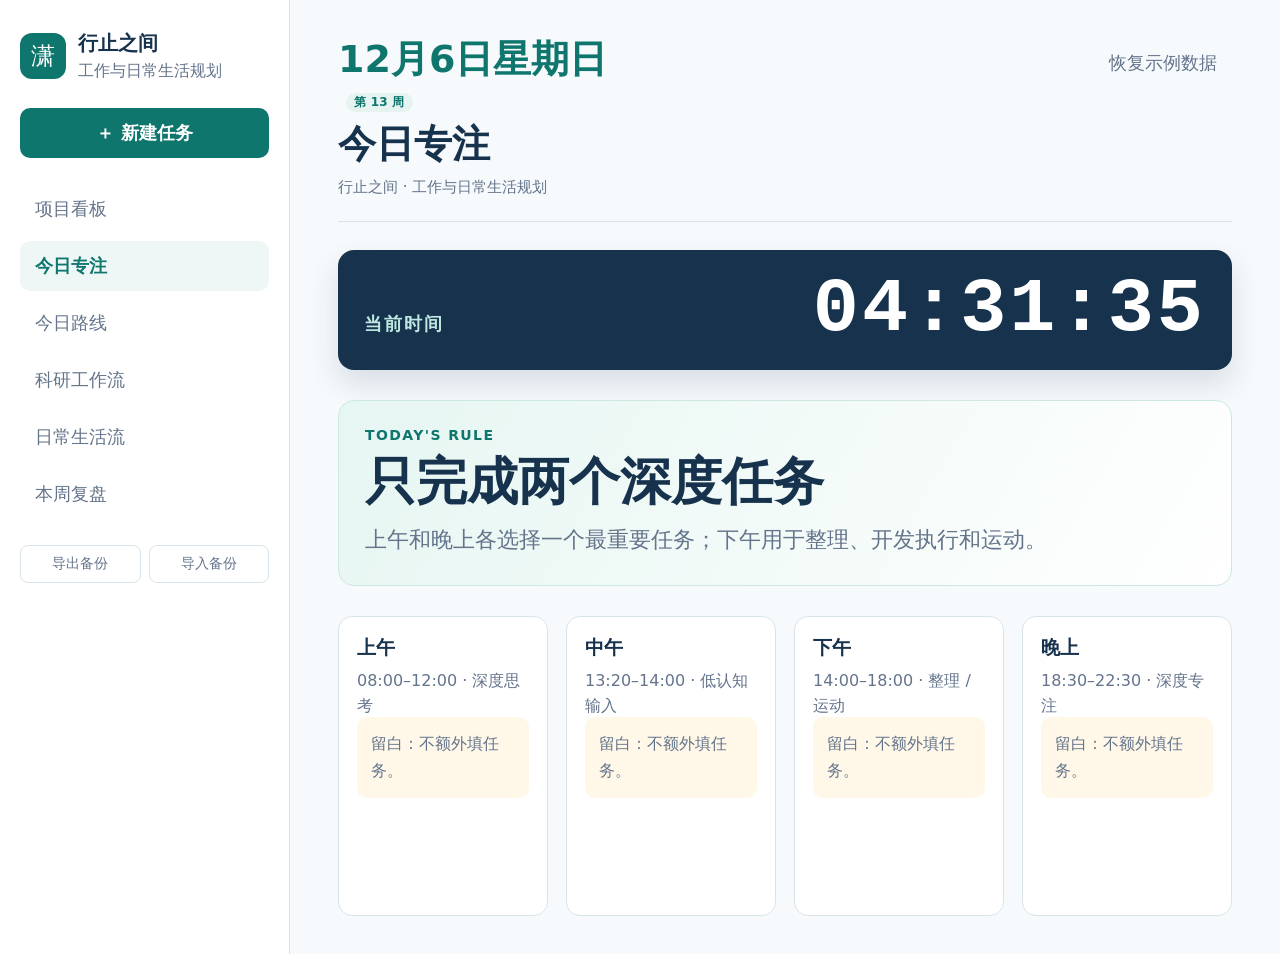
==== app/index.html @ fb9a38de "初始提交：校园智能行程规划（行止之间 × 今日路线） - app/: 纯静态应用（课表+集合制度+路网最短路+约束评分重排） - pipeline/: 瓦片拼接、点位标注、路网建图脚本与数据 - do" ====
<!doctype html>
<html lang="zh-CN">
<head>
  <meta charset="UTF-8" />
  <meta name="viewport" content="width=device-width, initial-scale=1.0" />
  <title>行止之间</title>
  <link rel="stylesheet" href="styles.css" />
  <link rel="stylesheet" href="enhancements.css" />
  <link rel="stylesheet" href="subtasks.css" />
  <link rel="stylesheet" href="typography.css" />
  <link rel="stylesheet" href="schedule-status.css" />
  <link rel="stylesheet" href="archive.css" />
  <link rel="stylesheet" href="flows.css" />
  <link rel="stylesheet" href="daily-tools.css" />
  <link rel="stylesheet" href="project-board.css?v=20261015-taskboard1" />
  <link rel="stylesheet" href="route/route.css" />
</head>
<body>
  <main class="app-shell">
    <aside class="sidebar">
      <div class="brand"><span>潇</span><div><strong>行止之间</strong><small>工作与日常生活规划</small></div></div>
      <button class="primary" id="new-task">＋ 新建任务</button>
      <nav>
        <button class="nav" data-view="projects">项目看板</button>
        <button class="nav active" data-view="today">今日专注</button>
        <button class="nav" data-view="route">今日路线</button>
        <button class="nav research-nav" data-view="board" data-flow="research">科研工作流</button>
        <button class="nav life-nav" data-view="board" data-flow="life">日常生活流</button>
        <button class="nav" data-view="weekly">本周复盘</button>
      </nav>
      <div class="data-tools"><button class="tool-button" id="export-data">导出备份</button><button class="tool-button" id="import-data">导入备份</button><input id="import-file" type="file" accept="application/json" hidden /></div>
    </aside>
    <section class="content">
      <header><div><span class="eyebrow date-label" id="date-label"></span><span class="week-badge" id="week-badge" title="按学期起始日自动推算"></span><h1 id="view-title">今日专注</h1><p class="platform-tag">行止之间 · 工作与日常生活规划</p></div><button class="ghost" id="reset-demo">恢复示例数据</button></header>
      <section id="projects-view" class="view" hidden>
        <div class="projects-overview"><strong id="projects-total">0</strong><div><h2>当前项目总览</h2><p>项目名称从已保存的任务中自动汇总。拖动卡片调整各流线内的顺序，也可使用上下箭头；展开项目后点击任务可重新编辑，把任务卡片拖到其他项目上即可更改任务归属。</p></div></div>
        <div class="project-groups">
          <section class="project-group research" aria-labelledby="projects-research-title"><div class="project-group-header"><h2 id="projects-research-title">科研工作流</h2><span><b id="projects-research-count">0</b> 个项目</span></div><ul class="project-list" id="projects-research"></ul></section>
          <section class="project-group life" aria-labelledby="projects-life-title"><div class="project-group-header"><h2 id="projects-life-title">日常生活流</h2><span><b id="projects-life-count">0</b> 个项目</span></div><ul class="project-list" id="projects-life"></ul></section>
        </div>
        <p class="project-sort-status" id="project-sort-status" role="status" aria-live="polite"></p>
      </section>
      <section id="today-view" class="view">
        <div class="live-clock" aria-label="当前时间"><span>当前时间</span><strong id="live-clock">00:00:00</strong></div>
        <div class="focus-card"><span class="eyebrow">TODAY'S RULE</span><h2>只完成两个深度任务</h2><p>上午和晚上各选择一个最重要任务；下午用于整理、开发执行和运动。</p></div>
        <div class="schedule" id="schedule"></div>
      </section>
      <section id="board-view" class="view" hidden><div class="flow-banner" id="flow-banner"></div><p class="board-hint">从 Inbox 拖动任务卡到目标列；大任务可拆为子任务，并按完成情况自动计算进度。</p><div class="board" id="board"></div></section>
      <section id="route-view" class="view" hidden>
        <div class="route-head"><span class="eyebrow">DAILY ROUTE</span><h2 id="route-day-label">今日路线</h2>
          <p class="route-sub">以「现在」为起点动态重排：课表、集合、内务、吃饭、洗澡、看板任务一起算，走出门就能照着走。任务来自看板，地点可在这里指定。</p></div>
        <div class="route-layout">
          <div class="route-map-wrap">
            <canvas id="route-map"></canvas>
            <div class="route-hud">
              <button id="route-fit" class="ghost small" type="button">适配</button>
              <button id="route-sat" class="ghost small" type="button">卫星</button>
              <button id="route-center" class="ghost small" type="button">定位到现在</button>
            </div>
            <div class="route-badge" id="route-badge">—</div>
          </div>
          <aside class="route-panel">
            <div class="route-controls">
              <select id="route-day" title="星期"></select>
              <input id="route-week" type="number" min="1" max="20" value="7" title="第几周" />
              <select id="route-dorm" title="我的宿舍：洗漱/熄灯/取东西的默认出发点与归宿"></select>
              <button id="route-plan" class="primary small" type="button" title="以此刻为起点，把课表、集合、吃饭、洗澡、任务重算一遍（不会改课表，也不会动你的任务）">重排</button>
            </div>
            <div class="route-row"><span>我现在在</span><select id="route-loc"></select></div>
            <label class="route-check"><input type="checkbox" id="route-include-delayed" checked /> 把前些天没做完的任务也排进来</label>
            <div class="route-row"><span>自习点</span><select id="route-study">
              <option value="U26">未来警务学院</option>
              <option value="B1">图书馆</option>
              <option value="D12">宿舍（学生公寓12）</option>
              <option value="B2">铸剑楼</option>
            </select></div>
            <div class="route-row"><span>周三下午</span><select id="route-team"><option value="observe">文广见习（可碎片背诵）</option><option value="run">跟队跑操</option></select></div>
            <div class="route-row"><button id="route-range" class="ghost small" type="button" style="flex:1">未来 7 天</button><button id="route-today" class="ghost small" type="button" style="flex:1">回到今天</button></div>
            <div id="route-stats" class="route-stats"></div>
            <div id="route-warn" class="route-warn"></div>
            <div id="route-advice" class="route-advice"></div>
            <div id="route-timeline" class="route-timeline"></div>
            <div class="route-addline">
              <input id="route-text" placeholder="一句话加事项：今晚八点去综训馆训练 1 小时" />
              <button id="route-parse" class="primary small" type="button">解析</button>
            </div>
            <div id="route-parse-hint" class="route-parse-hint"></div>
            <details id="route-api-box" class="route-api">
              <summary>API 设置（可选）</summary>
              <div class="route-api-form">
                <label>Base URL<input id="route-api-base" placeholder="http://127.0.0.1:4181/api/llm" /></label>
                <label>模型<input id="route-api-model" placeholder="deepseek-chat" /></label>
                <label>Key（走本地代理可留空）<input id="route-api-key" type="password" /></label>
                <div class="route-api-actions"><button id="route-api-save" class="primary small" type="button">保存</button><span id="route-api-state"></span></div>
              </div>
            </details>
            <h3 class="route-h3">今日任务（来自看板）</h3>
            <div id="route-tasks" class="route-tasks"></div>
          </aside>
        </div>
      </section>
      <section id="weekly-view" class="view" hidden>
        <div class="weekly-grid"><article><span>已完成任务</span><strong id="done-count">0</strong></article><article><span>本周深度任务</span><strong id="deep-count">0</strong></article><article><span>运动次数</span><strong id="exercise-count">0</strong></article></div>
        <section class="report"><span class="eyebrow">WEEKLY REPORT</span><h2>组会复盘草稿</h2><textarea id="weekly-notes" placeholder="记录本周完成、可展示成果、阻塞问题与下周计划…"></textarea><div class="report-actions"><button class="primary small" id="save-weekly-notes" type="button">保存复盘</button><button class="primary small" id="copy-report" type="button">复制周报草稿</button><small id="weekly-save-status">未保存</small></div></section>
        <section class="report journal-panel"><span class="eyebrow">DAILY JOURNAL</span><h2>每日规划日记</h2><div class="journal-toolbar"><label>日期<input id="journal-date" type="date" /></label><button class="ghost small" id="new-journal-entry" type="button">写今天</button></div><textarea id="daily-journal" placeholder="随手记录：今天对未来规划的新想法、明天要优先推进什么、最近哪里卡住了、需要向谁请教……"></textarea><div class="report-actions"><button class="primary small" id="save-journal" type="button">保存今日日记</button><button class="ghost small" id="copy-journal" type="button">复制日记</button><small id="journal-save-status">未保存</small></div><div class="journal-history"><h3>最近记录</h3><div id="journal-list"></div></div></section>
        <section class="archive"><span class="eyebrow">ARCHIVE</span><h2>本周已完成归档</h2><div id="archive-list"></div></section>
      </section>
    </section>
  </main>

  <dialog id="task-dialog"><form method="dialog" id="task-form"><header><h2 id="task-dialog-title">新建任务</h2><button class="ghost close-dialog" type="button" formnovalidate onclick="this.closest(&quot;dialog&quot;).close(); return false;">×</button></header><label>任务名称<input id="task-title" required placeholder="例如：完成 PubMed 文献趋势图" /></label><label>所属流线<select id="task-flow"><option value="research">科研工作流</option><option value="life">日常生活兴趣爱好流</option></select></label><label>项目<input id="task-project" type="text" placeholder="请输入项目名称" autocomplete="off" /></label><label>计划日期<input id="task-date" type="date" required /></label><label class="large-toggle"><input id="task-unscheduled" type="checkbox" /> 暂不安排具体日期（本周内再决定）</label><label>时段<select id="task-slot"><option value="morning">上午 · 深度思考</option><option value="noon">中午 · 低认知输入</option><option value="afternoon">下午 · 整理/运动</option><option value="night">晚上 · 深度专注</option></select></label><label>状态<select id="task-status"><option value="inbox">Inbox</option><option value="week">本周计划</option><option value="doing">进行中</option><option value="verify">待验证</option><option value="report">待汇报</option></select></label><label class="large-toggle"><input id="task-large" type="checkbox" /> 这是一个需要拆分的大任务</label><label>子任务（每行一项，可稍后补充）<textarea id="task-subtasks" placeholder="检索真实来源&#10;完成去重与筛选&#10;整理成可展示结果"></textarea></label><label>完成标准<textarea id="task-output" placeholder="例如：网页展示至少 10 篇真实文献及 PMID"></textarea></label><menu><button class="close-dialog" type="button" formnovalidate onclick="this.closest(&quot;dialog&quot;).close(); return false;">取消</button><button class="primary small" id="task-save-button" value="default">保存任务</button></menu></form></dialog>

  <dialog id="ai-dialog"><form method="dialog" id="ai-form"><header><h2>智能拆分建议</h2><button class="ghost close-dialog" type="button" formnovalidate onclick="this.closest(&quot;dialog&quot;).close(); return false;">×</button></header><p class="ai-note">当前是本地可编辑建议：先检查范围、依赖和可验证产出。接入后端模型后，这里可替换为基于你的项目上下文的 LLM 规划与合理性评审。</p><label>建议的子任务（每行一项）<textarea id="ai-subtasks"></textarea></label><p id="ai-review" class="ai-review"></p><menu><button class="close-dialog" type="button" formnovalidate onclick="this.closest(&quot;dialog&quot;).close(); return false;">取消</button><button class="primary small" id="apply-ai-plan" value="default">应用到该任务</button></menu></form></dialog>

  
  <script src="route/data.js"></script>
  <script src="route/core.js"></script>
  <script src="route/schedule.js"></script>
  <script src="route/planner.js"></script>
  <script src="route/runtime.js"></script>
  <script src="route/llm.js"></script>
  <script src="route/view.js"></script>
  <script src="app.js"></script>
  <script src="clock.js"></script>
  <script src="project-board.js?v=20261015-taskboard1"></script>
  <script src="emergency.js?v=20261015-edit1"></script>
  <script src="data-tools.js"></script>
  <script src="clear-demo-once.js"></script>
  <script src="daily-journal.js"></script>
  <script src="sync.js"></script>
<script>
(function () {
  var el = document.getElementById("week-badge");
  if (!el) return;
  var start = (window.SCHEDULE && window.SCHEDULE.semesterStart) || "2025-09-08";
  var t0 = new Date(start + "T00:00:00");
  var now = new Date(); now.setHours(0, 0, 0, 0);
  var raw = Math.floor((now - t0) / 604800000) + 1;
  var w = Math.min(25, Math.max(1, raw));
  window.__WEEK = w;
  window.__WEEK_RAW = raw;
  el.textContent = "第 " + w + " 周" + (raw !== w ? "（日期超范围，请改 semesterStart）" : "");
  el.style.display = "inline-block";
  /* 只把合法值填进计划，且用户手动改过就不再覆盖 */
  try {
    var wk = document.getElementById("route-week");
    if (wk && raw === w && !localStorage.getItem("xingzhi-route-week-manual")) wk.value = w;
  } catch (e) {}
})();
</script>
</body>
</html>
---- app/styles.css ----
﻿:root{--ink:#17324d;--teal:#0f766e;--soft:#eef7f6;--line:#d9e4ea;--muted:#64748b;--bg:#f7fafc;font-size:18px}*{box-sizing:border-box}body{margin:0;background:var(--bg);color:var(--ink);font-family:"Microsoft YaHei",system-ui,sans-serif}.app-shell{min-height:100vh;display:grid;grid-template-columns:290px 1fr}.sidebar{background:#fff;border-right:1px solid var(--line);padding:30px 20px;display:flex;flex-direction:column;gap:26px}.brand{display:flex;gap:12px;align-items:center}.brand>span{width:46px;height:46px;display:grid;place-items:center;border-radius:12px;background:var(--teal);color:#fff;font-size:24px}.brand strong{display:block;font-size:18px}.brand small,.side-note{color:var(--muted);font-size:14px}.primary,.ghost,.nav{border:0;border-radius:10px;padding:13px 15px;cursor:pointer;font:inherit}.primary{background:var(--teal);color:#fff;font-weight:700}.primary.small{padding:10px 14px}.ghost{background:transparent;color:var(--muted)}nav{display:grid;gap:7px}.nav{text-align:left;background:transparent;color:var(--muted)}.nav.active,.nav:hover{background:var(--soft);color:var(--teal);font-weight:700}.side-note{margin-top:auto;line-height:1.65;padding:14px;background:#fff8e9;border-radius:10px}.content{padding:38px 48px;max-width:1480px;width:100%;margin:auto}.content>header{display:flex;justify-content:space-between;align-items:flex-start;border-bottom:1px solid var(--line);padding-bottom:24px}.eyebrow{display:block;color:var(--teal);font-size:12px;font-weight:800;letter-spacing:1.4px}h1{margin:6px 0 0;font-size:34px}h2{margin:8px 0;font-size:25px}.focus-card{margin:30px 0;padding:26px;border-radius:16px;background:linear-gradient(120deg,#e6f6f2,#fff);border:1px solid #cce8e1}.focus-card p{margin:0;color:var(--muted)}.schedule{display:grid;grid-template-columns:repeat(4,1fr);gap:18px}.slot,.column{background:#fff;border:1px solid var(--line);border-radius:14px;padding:18px;min-height:300px}.slot h3,.column h3{font-size:17px;margin:0 0 6px}.slot small{color:var(--muted)}.task{margin-top:15px;padding:14px;border-radius:10px;background:#f7fbfc;border-left:3px solid var(--teal);cursor:pointer;min-width:0;overflow:hidden}.task strong{font-size:16px;display:block;max-width:100%;line-height:1.35;white-space:normal;overflow-wrap:anywhere;word-break:break-word}.task span{display:block;color:var(--muted);font-size:14px;margin-top:7px;max-width:100%;line-height:1.45;white-space:normal;overflow-wrap:anywhere;word-break:break-word}.task.done{opacity:.55;text-decoration:line-through}.board{display:grid;grid-template-columns:repeat(5,minmax(210px,1fr));gap:14px;margin-top:28px;overflow:auto}.column{min-height:540px}.column h3{color:var(--teal)}.weekly-grid{display:grid;grid-template-columns:repeat(3,1fr);gap:18px;margin:30px 0}.weekly-grid article,.report{background:#fff;border:1px solid var(--line);border-radius:14px;padding:22px}.weekly-grid span{color:var(--muted);font-size:15px}.weekly-grid strong{display:block;margin-top:10px;font-size:40px;color:var(--teal)}.report textarea{display:block;width:100%;min-height:180px;border:1px solid var(--line);border-radius:10px;padding:14px;font:inherit;margin:18px 0}dialog{border:0;border-radius:16px;width:min(600px,92vw);box-shadow:0 20px 70px #17324d44}dialog::backdrop{background:#17324d77}dialog form{display:grid;gap:16px}dialog header{display:flex;justify-content:space-between;align-items:center}dialog label{display:grid;gap:7px;font-size:15px;color:var(--muted)}input,select,textarea{font:inherit;border:1px solid var(--line);border-radius:8px;padding:12px;color:var(--ink)}menu{display:flex;justify-content:flex-end;gap:8px;padding:0;margin:4px 0 0}@media(max-width:900px){:root{font-size:17px}.app-shell{grid-template-columns:1fr}.sidebar{border-right:0;border-bottom:1px solid var(--line)}.schedule{grid-template-columns:1fr 1fr}.content{padding:26px}.board{grid-template-columns:repeat(5,240px)}}
---- app/enhancements.css ----
.date-label{display:block;font-size:34px!important;line-height:1.15!important;letter-spacing:0!important;margin-bottom:7px}.live-clock{margin:28px 0 20px;padding:22px 26px;border-radius:16px;background:#17324d;color:#fff;display:flex;justify-content:space-between;align-items:baseline;box-shadow:0 14px 30px #17324d24}.live-clock span{font-size:16px;letter-spacing:.12em;color:#bde7e0;font-weight:700}.live-clock strong{font-size:clamp(44px,6vw,82px);letter-spacing:.04em;line-height:1;font-variant-numeric:tabular-nums;font-family:Consolas,"Courier New",monospace}.focus-card h2{font-size:clamp(30px,4vw,48px);line-height:1.2}.focus-card p{font-size:20px;line-height:1.75}.slot:first-child .task strong,.slot:last-child .task strong{font-size:20px;line-height:1.35}.slot:first-child .task,.slot:last-child .task{padding:18px}.board-hint{margin:24px 0 -4px;color:var(--muted)}.column{transition:.15s}.column.drag-over{background:#e7f6f2;border:2px dashed var(--teal)}.task{user-select:none;transition:box-shadow .15s ease,border-left-color .15s ease}.task:hover{box-shadow:0 5px 16px rgba(23,50,77,.16);border-left-color:#0b5f59}.task.dragging{opacity:.35}.task-top{display:flex;gap:8px;justify-content:space-between;align-items:start}.task em{font-style:normal;white-space:nowrap;font-size:12px;font-weight:700;color:var(--teal);background:#e4f5f0;padding:3px 6px;border-radius:99px}.task-actions{display:flex;flex-wrap:wrap;gap:6px;margin-top:12px}.task-actions button{border:1px solid #d7e7e4;background:#fff;color:var(--teal);font:inherit;font-size:12px;padding:5px 7px;border-radius:7px;cursor:pointer}.task-actions .check{margin-left:auto;background:#ecf8f5}.progress-label{margin-top:12px;display:flex;justify-content:space-between;font-size:12px;color:var(--muted)}.progress-track{height:7px;margin-top:5px;border-radius:99px;background:#dfeceb;overflow:hidden}.progress-track i{display:block;height:100%;border-radius:inherit;background:linear-gradient(90deg,#0f766e,#33b99e)}.subtask-count{font-size:11px;color:var(--muted);margin-top:5px}.empty{font-size:13px;color:#94a3b8;padding:10px 0}.large-toggle{display:flex!important;grid-template-columns:auto 1fr!important;align-items:center;gap:9px!important}.large-toggle input{width:18px;height:18px}.ai-note,.ai-review{line-height:1.65;color:var(--muted);font-size:14px}.ai-review{background:#eef7f6;padding:10px;border-radius:8px;color:var(--teal)}@media(max-width:900px){.date-label{font-size:30px!important}.live-clock{display:block}.live-clock strong{display:block;margin-top:10px;font-size:54px}}
---- app/subtasks.css ----
.subtask-list{list-style:none;margin:10px 0 0;padding:0;border-top:1px solid #e5efed}.subtask-list li{display:flex;align-items:center;gap:7px;padding:7px 0;border-bottom:1px solid #e5efed;font-size:12px;color:#475569;line-height:1.35}.subtask-list button{width:20px;height:20px;padding:0;border:0;border-radius:50%;background:transparent;color:#0f766e;font-size:16px;cursor:pointer}.subtask-list li span{flex:1}.subtask-list .edit-subtask{width:auto;height:auto;padding:3px 6px;border:1px solid #d7e7e4;border-radius:6px;font-size:12px!important;color:#64748b}.subtask-list .subtask-done span{text-decoration:line-through;color:#94a3b8}
---- app/typography.css ----
body{font-size:20px}.brand strong{font-size:20px}.brand small,.side-note{font-size:16px}.nav,.primary,.ghost{font-size:18px}.eyebrow{font-size:14px}.date-label{font-size:38px!important}h1{font-size:38px!important}h2{font-size:29px!important}.focus-card h2{font-size:clamp(34px,4vw,52px)!important}.focus-card p{font-size:22px!important}.live-clock span{font-size:18px}.slot h3,.column h3{font-size:19px!important}.slot small{font-size:16px}.task strong,.slot:first-child .task strong,.slot:last-child .task strong{font-size:18px!important}.task span{font-size:16px}.task em,.task-actions button,.progress-label,.subtask-list li{font-size:14px!important}.subtask-count,.empty{font-size:13px!important}.board-hint,.weekly-grid span,dialog label,.ai-note,.ai-review{font-size:16px!important}.weekly-grid strong{font-size:44px!important}input,select,textarea,button{font-size:18px!important}.subtask-list button{font-size:19px!important}
---- app/schedule-status.css ----
.delay-badge{display:inline-block;margin-top:9px;padding:5px 9px;border-radius:7px;background:#fff1e9;color:#c2410c;font-size:15px!important;font-weight:800;letter-spacing:.03em;border:1px solid #fed7aa}.task.done .delay-badge{background:#fff8f2;color:#9a3412}
---- app/archive.css ----
.archive{margin-top:22px;padding:22px;border:1px solid var(--line);border-radius:14px;background:#fff}.archive-item{display:flex;justify-content:space-between;align-items:center;gap:18px;padding:13px 0;border-bottom:1px solid #e7eef0}.archive-item:last-child{border-bottom:0}.archive-item strong{font-size:18px}.archive-item span{font-size:15px;color:var(--muted)}@media(max-width:700px){.archive-item{display:block}.archive-item span{display:block;margin-top:5px}}
---- app/flows.css ----
:root{--research:#17789b;--research-soft:#e9f6fa;--life:#e87d31;--life-soft:#fff3e8}.platform-tag{margin:8px 0 0;color:var(--muted);font-size:15px}.research-nav.active,.research-nav:hover{background:var(--research-soft)!important;color:var(--research)!important}.life-nav.active,.life-nav:hover{background:var(--life-soft)!important;color:var(--life)!important}.flow-banner{margin:24px 0 0;padding:18px 22px;border-radius:16px;display:flex;align-items:baseline;gap:14px;overflow:hidden;position:relative}.flow-banner>*{position:relative;z-index:1}.flow-banner span{font-size:12px;font-weight:800;letter-spacing:.12em}.flow-banner strong{font-size:24px}.flow-banner small{font-size:15px}.flow-banner.research{background:linear-gradient(105deg,#e5f5fa,#f8fdff);color:var(--research);border:1px solid #c7e7f1}.flow-banner.life{background:linear-gradient(105deg,#fff2e5,#fffaf5);color:#c76322;border:1px solid #ffd8bb}.flow-banner.life:after{content:"";position:absolute;right:-44px;top:-72px;width:180px;height:180px;border:18px solid #ffc28d66;border-radius:44% 56% 52% 48%;transform:rotate(26deg)}.task.flow-research{border-left-color:var(--research)}.task.flow-life{border-left-color:var(--life);background:linear-gradient(120deg,#fffaf5,#fff)}.task.flow-life .task-actions .check{background:#fff0e4;color:#c76322}.task.flow-life .progress-track i{background:linear-gradient(90deg,#e87d31,#f6b15d)}.task.flow-life .subtask-list button{color:#d66e24}@media(max-width:700px){.flow-banner{display:block}.flow-banner strong,.flow-banner small{display:block;margin-top:4px}}
---- app/daily-tools.css ----
.data-tools{display:grid;grid-template-columns:1fr 1fr;gap:8px}.tool-button{padding:9px 6px;border:1px solid var(--line);border-radius:8px;background:#fff;color:var(--muted);font:inherit;font-size:14px!important;cursor:pointer}.tool-button:hover{color:var(--teal);border-color:var(--teal)}.auto-meta{display:block!important;margin-top:8px;padding:4px 7px;width:max-content;max-width:100%;border-radius:6px;background:#edf4f5;color:#55717b!important;font-size:13px!important}.focus-badge{display:inline-block;margin-top:8px;margin-right:6px;padding:5px 8px;border-radius:7px;background:#dff5ef;color:#087b66;font-size:14px!important}.startup-hero{margin-top:26px;padding:28px;border-radius:18px;background:linear-gradient(120deg,#e7f6f3,#fdfefe);border:1px solid #cce8e1}.startup-hero h2{margin:8px 0;font-size:34px!important}.startup-hero p{margin:0;color:var(--muted);font-size:18px}.startup-grid{display:grid;grid-template-columns:1fr 1fr;gap:20px;margin-top:22px}.startup-card{padding:24px;border-radius:16px;background:#fff;border:1px solid var(--line)}.startup-card.research{border-top:5px solid var(--research)}.startup-card.life{position:relative;overflow:hidden;border-top:5px solid var(--life);background:linear-gradient(120deg,#fff,#fff7f0)}.startup-card.life:after{content:"";position:absolute;right:-35px;bottom:-60px;width:155px;height:155px;border:18px solid #ffcb9a66;border-radius:45% 55% 50% 50%;transform:rotate(18deg)}.startup-card>*{position:relative;z-index:1}.startup-card span{font-size:14px;font-weight:800;color:var(--muted)}.startup-card h2{margin:12px 0 9px;font-size:26px!important}.startup-card p{margin:0;color:var(--muted);font-size:16px}.startup-card b{display:inline-block;margin-top:16px;color:var(--teal);font-size:15px}.startup-card.life b{color:#c76322}.startup-actions{display:flex;gap:10px;margin-top:22px}@media(max-width:800px){.startup-grid{grid-template-columns:1fr}.data-tools{grid-template-columns:1fr}.startup-actions{display:grid}.startup-hero h2{font-size:29px!important}}

.report-actions{display:flex;align-items:center;gap:10px;flex-wrap:wrap}.report-actions small{color:var(--muted);font-size:14px}.journal-panel{margin-top:18px}.journal-toolbar{display:flex;align-items:end;gap:12px;flex-wrap:wrap;margin-top:8px}.journal-toolbar label{display:grid;gap:6px;color:var(--muted);font-size:15px}.journal-toolbar input{min-width:180px}.ghost.small{padding:10px 14px;border:1px solid var(--line);background:#fff}.journal-history{margin-top:16px}.journal-history h3{margin:0 0 10px;color:var(--teal);font-size:18px!important}.journal-entry{display:grid;width:100%;gap:4px;text-align:left;margin-top:8px;padding:11px 12px;border:1px solid var(--line);border-radius:10px;background:#f8fbfc;color:var(--ink);cursor:pointer}.journal-entry:hover{border-color:var(--teal);background:#eef7f6}.journal-entry strong{font-size:15px}.journal-entry span{color:var(--muted);font-size:14px;overflow-wrap:anywhere}
---- app/project-board.css ----
.projects-overview{display:flex;align-items:center;gap:22px;margin:26px 0;padding:24px 28px;background:linear-gradient(115deg,#e7f6f3,#fff);border:1px solid #cce8e1;border-radius:16px}
.projects-overview>strong{font-size:52px;color:var(--teal);line-height:1}
.projects-overview h2{margin:0 0 6px}
.projects-overview p{margin:0;color:var(--muted);line-height:1.6}
.project-groups{display:grid;grid-template-columns:repeat(2,minmax(0,1fr));gap:24px;align-items:start}
.project-group{min-width:0;border:1px solid var(--line);border-radius:16px;background:#fff;padding:22px;border-top:5px solid var(--research)}
.project-group.life{border-top-color:var(--life)}
.project-group-header{display:flex;align-items:center;justify-content:space-between;gap:12px;margin-bottom:18px}
.project-group-header h2{font-size:23px;color:var(--research);margin:0}
.project-group.life h2{color:#c76322}
.project-group-header span{color:var(--muted);white-space:nowrap;font-size:15px}
.project-list{list-style:none;margin:0;padding:0;display:grid;gap:12px}
.project-card{display:flex;align-items:center;flex-wrap:wrap;gap:12px;min-width:0;padding:20px 16px;border:1px solid #c7e7f1;border-radius:12px;background:var(--research-soft);cursor:grab;position:relative}
.life .project-card{border-color:#ffd8bb;background:var(--life-soft)}
.project-handle{color:var(--muted);font-size:28px;flex-shrink:0}
.project-content{flex:1;min-width:0}
.project-content h3{margin:0;font-size:24px;line-height:1.4;overflow-wrap:anywhere;color:var(--ink)}
.project-content p{margin:8px 0 0;color:var(--muted);font-size:14px}
.project-sort-buttons{display:grid;gap:6px;justify-items:stretch}
.project-sort-buttons button{background:#fff;border:1px solid var(--line);border-radius:6px;color:var(--ink);cursor:pointer;width:30px;height:30px;font:inherit}
.project-sort-buttons .project-delete-button{width:auto;padding:0 8px;color:#b5473d;border-color:#e7b8b2;font-size:14px!important}
.project-sort-buttons .project-delete-button:hover{background:#fff0ee;border-color:#c96a60}
.project-sort-buttons .project-subtask-toggle{width:auto;padding:4px 10px;color:var(--teal);border-color:#b8dcd6;font-size:14px!important;font-weight:700;white-space:nowrap}
.project-sort-buttons .project-subtask-toggle:hover{background:#eef8f6;border-color:var(--teal)}
.life .project-sort-buttons .project-subtask-toggle{color:#c76322;border-color:#f0c6a5}
.life .project-sort-buttons .project-subtask-toggle:hover{background:#fff6ee;border-color:#c76322}
.project-subtask-panel{flex:0 0 100%;padding:14px 4px 0;border-top:1px dashed var(--line);cursor:default}
.project-task-hint{margin:0 0 10px;color:var(--muted);font-size:15px}
.project-task-row{margin:10px 0;padding:12px 14px;border:1px solid #f0dcb8;border-left:5px solid #e08c1f;border-radius:10px;background:#fffaf0;cursor:grab;transition:box-shadow .15s ease}
.project-task-row:last-child{margin-bottom:2px}
.project-task-row.is-done{border-color:#cfe9e3;border-left-color:var(--teal);background:#eef8f5}
.project-task-row:hover{box-shadow:0 3px 12px rgba(15,118,110,.14)}
.project-task-row.project-task-dragging{opacity:.45;cursor:grabbing}
.project-task-head{display:flex;align-items:baseline;gap:10px;flex-wrap:wrap}
.project-task-row h4{display:inline;margin:0;font-size:17px;line-height:1.5;color:var(--ink);overflow-wrap:anywhere}
.project-task-row.is-done h4{color:#0f766e}
.project-task-status{font-size:13px;font-weight:700;line-height:1.6;padding:2px 10px;border-radius:999px;white-space:nowrap}
.project-task-status.is-pending{background:#fbe6c4;color:#8f5405}
.project-task-status.is-done{background:#d5ece6;color:#0f766e}
.project-subtask-list{list-style:none;margin:9px 0 0;padding:0 0 0 6px;display:grid;gap:5px;color:#42566b;font-size:15px;line-height:1.55}
.project-subtask-list li.is-done{color:var(--teal);text-decoration:line-through}
.project-subtask-empty{font-style:italic;color:var(--muted);font-size:14px}
.project-card.project-task-drop{border-color:var(--teal);background:#dff3ef;box-shadow:0 0 0 3px rgba(15,118,110,.25)}
.life .project-card.project-task-drop{border-color:var(--life);background:#ffe9d6;box-shadow:0 0 0 3px rgba(232,125,49,.28)}
.project-sort-buttons button:disabled{opacity:.3;cursor:default}
.project-sort-buttons button:focus-visible{outline:2px solid var(--teal);outline-offset:2px}
.project-dragging{opacity:.4;cursor:grabbing}
.project-drop-before::before,.project-drop-after::after{content:"";position:absolute;left:0;right:0;height:4px;background:var(--teal);border-radius:4px}
.project-drop-before::before{top:-8px}.project-drop-after::after{bottom:-8px}
.project-empty{color:var(--muted);line-height:1.7;margin:0;padding:18px 0}
.project-sort-status{min-height:24px;color:var(--teal);font-size:15px;margin-top:16px}
.project-sort-status .project-undo-button{margin-left:8px;padding:3px 12px;border:1px solid var(--teal);border-radius:999px;background:#fff;color:var(--teal);cursor:pointer;font:inherit;font-size:14px!important;font-weight:700}
.project-sort-status .project-undo-button:hover{background:var(--soft)}
@media(max-width:1000px){.project-groups{grid-template-columns:1fr}.projects-overview{padding:20px}.project-group{padding:18px}}
---- app/route/route.css ----
﻿/* route/route.css —— 今日路线视图（沿用行止之间的配色） */
.route-head{margin:26px 0 6px}
.route-head h2{margin:6px 0}
.route-sub{margin:0 0 16px;color:var(--muted);font-size:15px;line-height:1.6}
.route-layout{display:grid;grid-template-columns:minmax(0,1fr) 400px;gap:18px;align-items:start}
.route-map-wrap{position:relative;background:#fff;border:1px solid var(--line);border-radius:14px;overflow:hidden;height:680px}
#route-map{display:block;width:100%;height:100%;cursor:grab;touch-action:none}
.route-hud{position:absolute;left:12px;top:12px;display:flex;gap:8px}
.route-hud .ghost{background:rgba(255,255,255,.92);border:1px solid var(--line);border-radius:8px;padding:6px 10px;font-size:13px}
.route-hud .ghost.on{background:var(--teal);color:#fff;border-color:var(--teal)}
.route-panel{background:#fff;border:1px solid var(--line);border-radius:14px;padding:16px;display:flex;flex-direction:column;gap:10px;max-height:680px;overflow:auto}
.route-controls{display:grid;grid-template-columns:1fr 64px 1fr auto;gap:6px}
.route-controls select,.route-controls input{padding:7px;font-size:13px;border-radius:8px}
.route-controls .primary{padding:7px 12px;font-size:13px}
.route-stats{font-size:13px;color:var(--muted);line-height:1.6}
.route-stats b{color:var(--teal)}
.route-warn{font-size:12px;line-height:1.6}
.route-timeline{display:flex;flex-direction:column;gap:2px;flex:1;min-height:220px;max-height:420px;overflow:auto;border-top:1px solid var(--line);padding-top:8px}
.rt-item{display:grid;grid-template-columns:82px 1fr;gap:8px;border-left:3px solid #94a3b8;padding:3px 0 3px 8px;font-size:13px}
.rt-time{color:var(--muted);font-variant-numeric:tabular-nums;font-size:12px}
.rt-title{color:var(--ink);line-height:1.45}
.rt-title em{font-style:normal;color:var(--muted);font-size:12px}
.rt-poi{grid-column:2;color:var(--muted);font-size:11px;margin-top:-2px}
.route-h3{margin:6px 0 0;font-size:15px;color:var(--teal)}
.route-tasks{display:flex;flex-direction:column;gap:8px;border-top:1px solid var(--line);padding-top:8px}
.rt-task{display:grid;grid-template-columns:1fr 132px;gap:8px;align-items:center;background:#f7fbfc;border-radius:8px;padding:8px}
.rt-task-t{font-size:13px;line-height:1.35;overflow-wrap:anywhere}
.rt-task-t small{display:block;color:var(--muted);font-size:11px;margin-top:2px}
.rt-task select{padding:5px;font-size:12px;border-radius:8px;min-width:0}
.rt-empty{color:var(--muted);font-size:13px;padding:8px 0}
@media(max-width:1100px){.route-layout{grid-template-columns:1fr}.route-map-wrap{height:460px}.route-panel{max-height:none}}

.route-row{display:flex;align-items:center;gap:8px;font-size:13px;color:var(--muted)}
.route-row>span{white-space:nowrap}
.route-row select{flex:1;padding:7px;font-size:13px;border-radius:8px}
.route-badge{position:absolute;right:12px;top:12px;background:rgba(15,23,42,.82);color:#e2e8f0;
  font-size:11px;padding:4px 8px;border-radius:6px;font-family:Consolas,monospace;letter-spacing:.2px}
.route-advice{font-size:12px;line-height:1.6}
.route-advice-box{background:#fff8e9;border-left:3px solid #f59e0b;padding:6px 8px;border-radius:6px;color:#7c4a03}
.route-advice-err{color:#b45309;font-size:11px}
.route-addline{display:flex;gap:6px;border-top:1px solid var(--line);padding-top:8px}
.route-addline input{flex:1;min-width:0;padding:7px;font-size:13px;border-radius:8px;border:1px solid var(--line)}
.route-api{font-size:12px;color:var(--muted);border-top:1px solid var(--line);padding-top:6px}
.route-api summary{cursor:pointer;padding:2px 0;color:var(--teal)}
.route-api-form{display:flex;flex-direction:column;gap:6px;padding:6px 0}
.route-api-form label{display:grid;gap:3px;font-size:11px}
.route-api-form input{padding:6px;font-size:12px;border-radius:6px;border:1px solid var(--line)}
.route-api-actions{display:flex;gap:8px;align-items:center}
.rt-item.rt-past{opacity:.45}
.rt-item.rt-active{background:#eefbf1;border-radius:6px;font-weight:600}

.route-hint{background:#eef2ff;border-left:3px solid #6366f1;padding:5px 8px;border-radius:6px;color:#3730a3;font-size:12px;margin-top:4px}
.rt-range-title{font-size:12px;color:var(--muted);margin-bottom:6px}
.rt-range{padding:6px 8px;border-radius:8px;margin-bottom:6px;background:#f7fbfc;cursor:pointer;border:1px solid transparent}
.rt-range:hover{border-color:var(--teal)}
.rt-range-top{display:flex;justify-content:space-between;font-size:12px;color:var(--ink)}
.rt-range-top span{color:var(--muted);font-size:11px}
.rt-range-bar{height:6px;background:#e2e8f0;border-radius:3px;overflow:hidden;margin-top:4px}
.rt-range-bar i{display:block;height:100%;background:#16a34a}
.rt-range-warn{color:#d97706;font-size:11px;margin-top:3px}
.route-parse-hint{font-size:11px;line-height:1.5;margin-top:4px;color:var(--muted);min-height:14px}
.route-parse-hint.ok{color:#0f766e}
.route-parse-hint.err{color:#b45309}

.route-check{display:flex;align-items:center;gap:6px;font-size:12px;color:var(--muted);cursor:pointer}
.route-check input{width:auto;margin:0}


/* 页头周次徽标 */
.week-badge{display:none;margin-left:8px;padding:1px 8px;border-radius:999px;background:#e6f4f1;color:#0f766e;
  font-size:12px;font-weight:600;letter-spacing:.02em;vertical-align:2px}


/* 面板里的小行内标签（宿舍 / 第几周） */
.route-inline-label{font-size:11px;color:var(--muted);margin:0 2px 0 2px;white-space:nowrap}
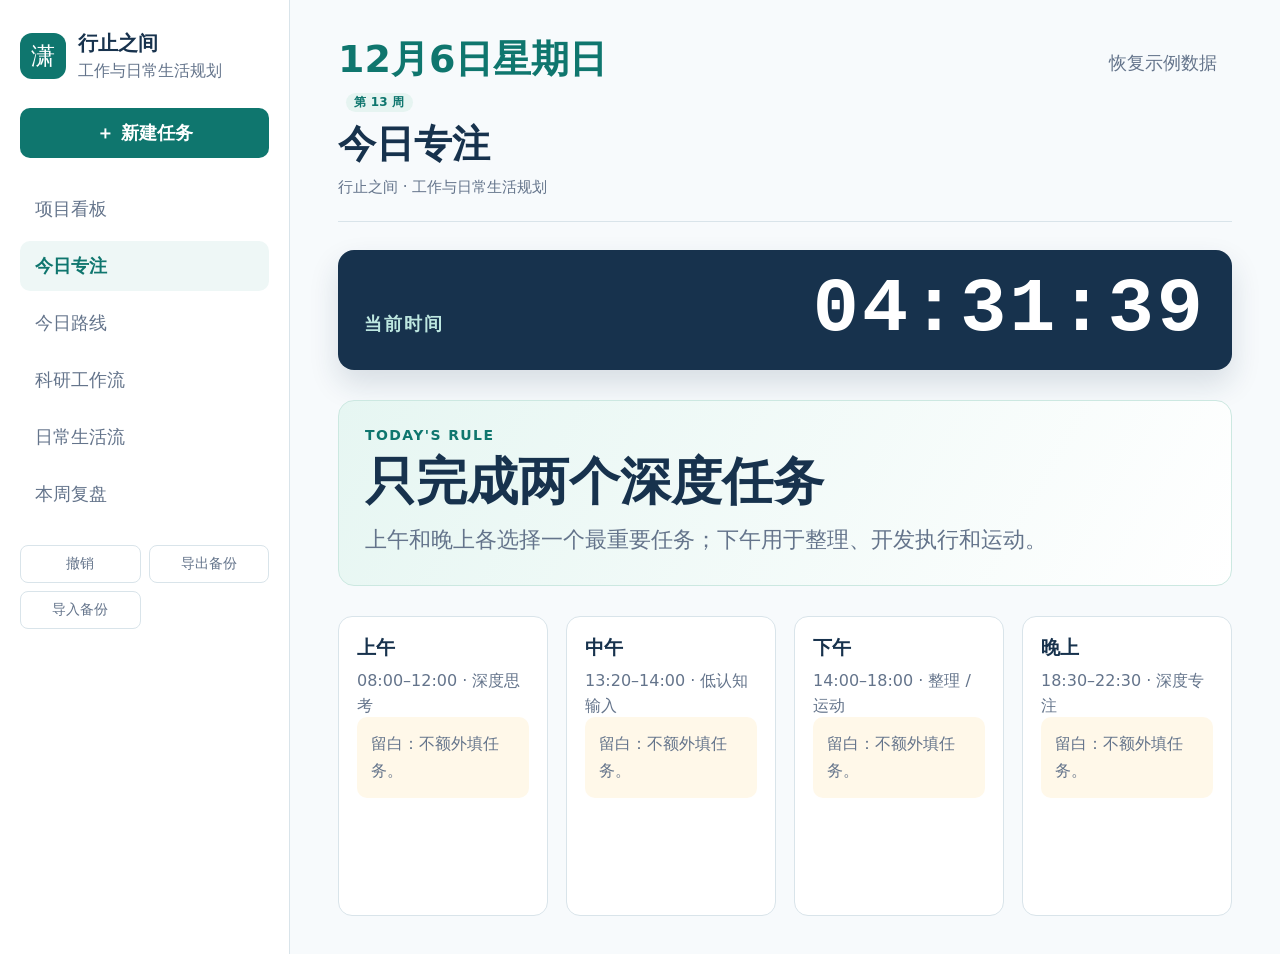
==== commit 701cd095: "feat(workbench): 增加容错设计——解析预览确认、30 步撤销栈、逐条删除 - 解析结果先预览再确认，取消不写入 - save() 统一压栈，侧边栏撤销按钮 + Ctrl+Z，跨刷新保留" ====
--- a/app/index.html
+++ b/app/index.html
@@ -28,7 +28,7 @@
         <button class="nav life-nav" data-view="board" data-flow="life">日常生活流</button>
         <button class="nav" data-view="weekly">本周复盘</button>
       </nav>
-      <div class="data-tools"><button class="tool-button" id="export-data">导出备份</button><button class="tool-button" id="import-data">导入备份</button><input id="import-file" type="file" accept="application/json" hidden /></div>
+      <div class="data-tools"><button class="tool-button" id="undo-btn" type="button" disabled title="暂无可撤销的操作">撤销</button><button class="tool-button" id="export-data">导出备份</button><button class="tool-button" id="import-data">导入备份</button><input id="import-file" type="file" accept="application/json" hidden /></div>
     </aside>
     <section class="content">
       <header><div><span class="eyebrow date-label" id="date-label"></span><span class="week-badge" id="week-badge" title="按学期起始日自动推算"></span><h1 id="view-title">今日专注</h1><p class="platform-tag">行止之间 · 工作与日常生活规划</p></div><button class="ghost" id="reset-demo">恢复示例数据</button></header>
@@ -85,6 +85,7 @@
               <button id="route-parse" class="primary small" type="button">解析</button>
             </div>
             <div id="route-parse-hint" class="route-parse-hint"></div>
+            <div id="route-parse-preview" class="route-preview" hidden></div>
             <details id="route-api-box" class="route-api">
               <summary>API 设置（可选）</summary>
               <div class="route-api-form">
--- a/app/route/route.css
+++ b/app/route/route.css
@@ -73,3 +73,27 @@
 
 /* 面板里的小行内标签（宿舍 / 第几周） */
 .route-inline-label{font-size:11px;color:var(--muted);margin:0 2px 0 2px;white-space:nowrap}
+
+/* ---------- 撤销提示条 ---------- */
+.undo-toast{position:fixed;left:50%;bottom:26px;transform:translate(-50%,20px);opacity:0;pointer-events:none;
+  display:flex;align-items:center;gap:10px;max-width:min(560px,92vw);
+  padding:10px 14px;border-radius:12px;background:#0f172a;color:#e2e8f0;font-size:13px;
+  box-shadow:0 10px 30px rgba(15,23,42,.28);transition:opacity .18s,transform .18s;z-index:9999}
+.undo-toast.show{opacity:1;transform:translate(-50%,0);pointer-events:auto}
+.undo-toast button{border:0;background:#16a34a;color:#fff;font-size:12px;font-weight:600;
+  padding:5px 10px;border-radius:8px;cursor:pointer}
+.undo-toast button:hover{background:#15803d}
+
+/* 任务卡片上的删除按钮 */
+.task-actions .del{color:#b91c1c;border-color:#fca5a5}
+.task-actions .del:hover{background:#fef2f2}
+
+/* ---------- 解析预览（确认后再添加） ---------- */
+.route-preview{margin-top:6px;border:1px solid #d7e3e0;border-radius:10px;background:#f7fbfa;padding:8px 10px}
+.route-preview .rp-item{display:flex;align-items:baseline;gap:8px;padding:4px 0;cursor:pointer;font-size:12.5px}
+.route-preview .rp-item input{width:auto;margin:0}
+.route-preview .rp-name{font-weight:600;color:#0f172a}
+.route-preview .rp-meta{color:var(--muted);font-size:11.5px}
+.route-preview .rp-merged{margin-top:4px;font-size:11.5px;color:#0f766e}
+.route-preview .rp-actions{display:flex;gap:8px;margin-top:8px}
+.route-preview .rp-actions button{flex:1}
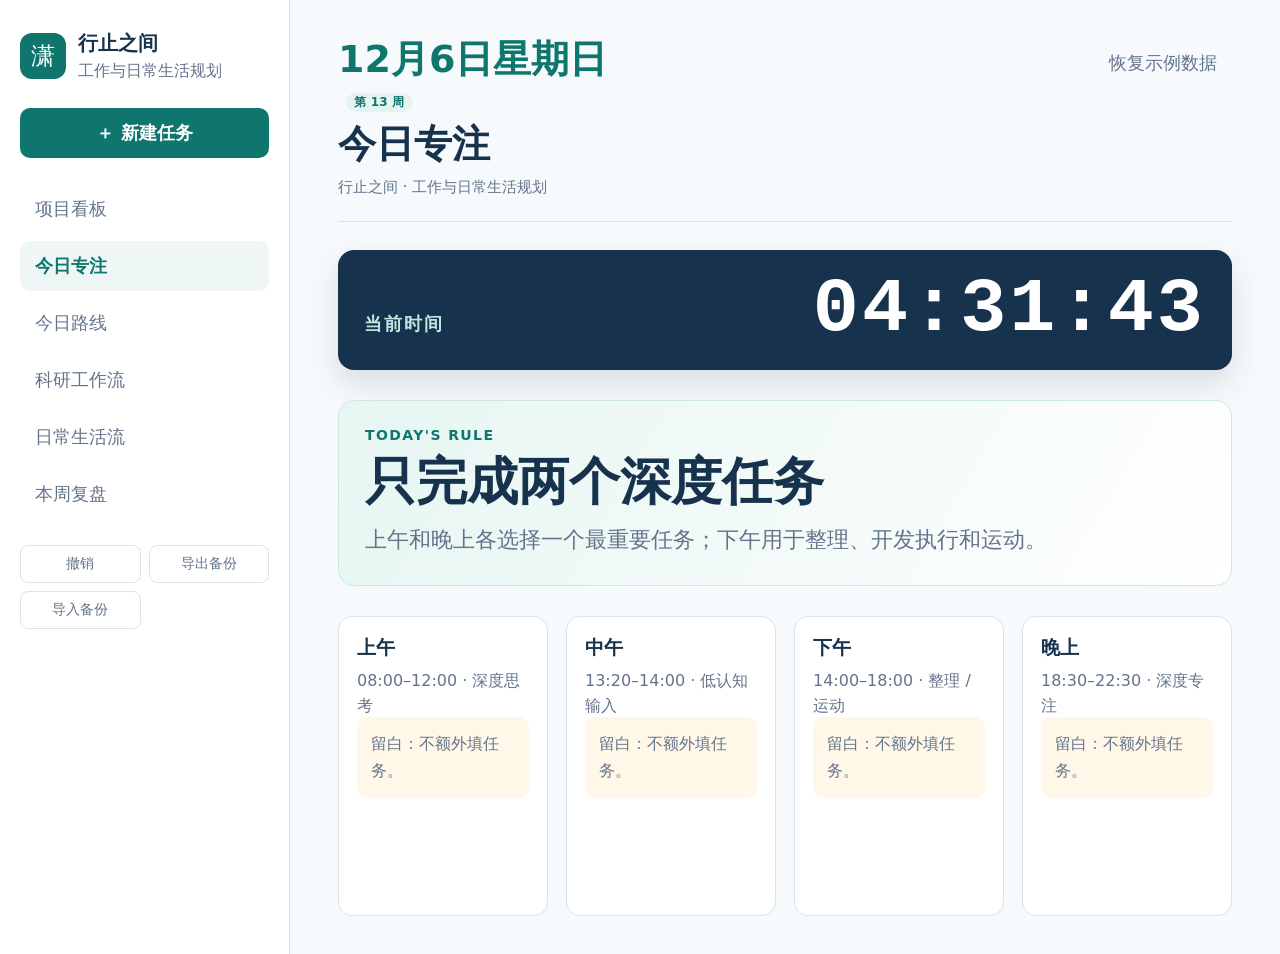
==== commit 9b8b677b: "feat(route): 今日家务独立轨道 + 每天'今天要洗'开关 - 新增 route/chores.js：家务独立存储（不进项目看板/今日专注/科研流/生活流） - 面板新增 今日家务 清单（勾" ====
--- a/app/index.html
+++ b/app/index.html
@@ -75,6 +75,16 @@
               <option value="B2">铸剑楼</option>
             </select></div>
             <div class="route-row"><span>周三下午</span><select id="route-team"><option value="observe">文广见习（可碎片背诵）</option><option value="run">跟队跑操</option></select></div>
+            <section class="route-chores">
+              <div class="rc-head"><span>今日家务 · 不进看板</span></div>
+              <div class="rc-hyg"><label><input type="checkbox" id="route-hyg-shower" checked /> 今天洗澡</label>
+                <label><input type="checkbox" id="route-hyg-washup" checked /> 今天洗漱</label></div>
+              <div id="route-chore-list" class="rc-list"></div>
+              <div class="rc-add">
+                <select id="route-chore-preset"></select>
+                <button type="button" class="ghost small" id="route-chore-add">添加</button>
+              </div>
+            </section>
             <div class="route-row"><button id="route-range" class="ghost small" type="button" style="flex:1">未来 7 天</button><button id="route-today" class="ghost small" type="button" style="flex:1">回到今天</button></div>
             <div id="route-stats" class="route-stats"></div>
             <div id="route-warn" class="route-warn"></div>
@@ -117,6 +127,7 @@
   <script src="route/data.js"></script>
   <script src="route/core.js"></script>
   <script src="route/schedule.js"></script>
+<script src="route/chores.js"></script>
   <script src="route/planner.js"></script>
   <script src="route/runtime.js"></script>
   <script src="route/llm.js"></script>
--- a/app/route/route.css
+++ b/app/route/route.css
@@ -97,3 +97,28 @@
 .route-preview .rp-merged{margin-top:4px;font-size:11.5px;color:#0f766e}
 .route-preview .rp-actions{display:flex;gap:8px;margin-top:8px}
 .route-preview .rp-actions button{flex:1}
+
+
+/* 时间轴备注行（机动建议、注意事项） */
+.rt-note{grid-column:2;color:#7c8a97;font-size:11.5px;line-height:1.4;margin-top:1px}
+.rt-item.rt-active .rt-note{color:#15803d}
+
+/* ---------- 今日家务（独立轨道） ---------- */
+.route-chores{border:1px dashed #cbd5e1;border-radius:10px;padding:8px 10px;background:#fbfdff}
+.rc-head{display:flex;justify-content:space-between;font-size:12px;color:var(--muted);margin-bottom:6px}
+.rc-hyg{display:flex;gap:14px;font-size:12.5px;margin-bottom:6px}
+.rc-hyg label{display:flex;align-items:center;gap:5px;cursor:pointer}
+.rc-hyg input{width:auto;margin:0}
+.rc-list{display:flex;flex-direction:column;gap:4px}
+.rc-item{display:flex;align-items:center;gap:6px;font-size:12.5px;padding:3px 4px;border-radius:6px}
+.rc-item:hover{background:#eef6ff}
+.rc-item input{width:auto;margin:0}
+.rc-name{flex:1;color:var(--ink)}
+.rc-meta{color:var(--muted);font-size:11px}
+.rc-del{border:0;background:transparent;color:#cbd5e1;font-size:14px;line-height:1;cursor:pointer;padding:0 2px}
+.rc-del:hover{color:#b91c1c}
+.rc-done .rc-name{text-decoration:line-through;color:var(--muted)}
+.rc-empty{font-size:11.5px;color:var(--muted)}
+.rc-add{display:flex;gap:6px;margin-top:6px}
+.rc-add select{flex:1;font-size:12px;padding:3px 6px}
+.rt-chore-box{width:auto;margin:0 6px 0 0;vertical-align:-1px}
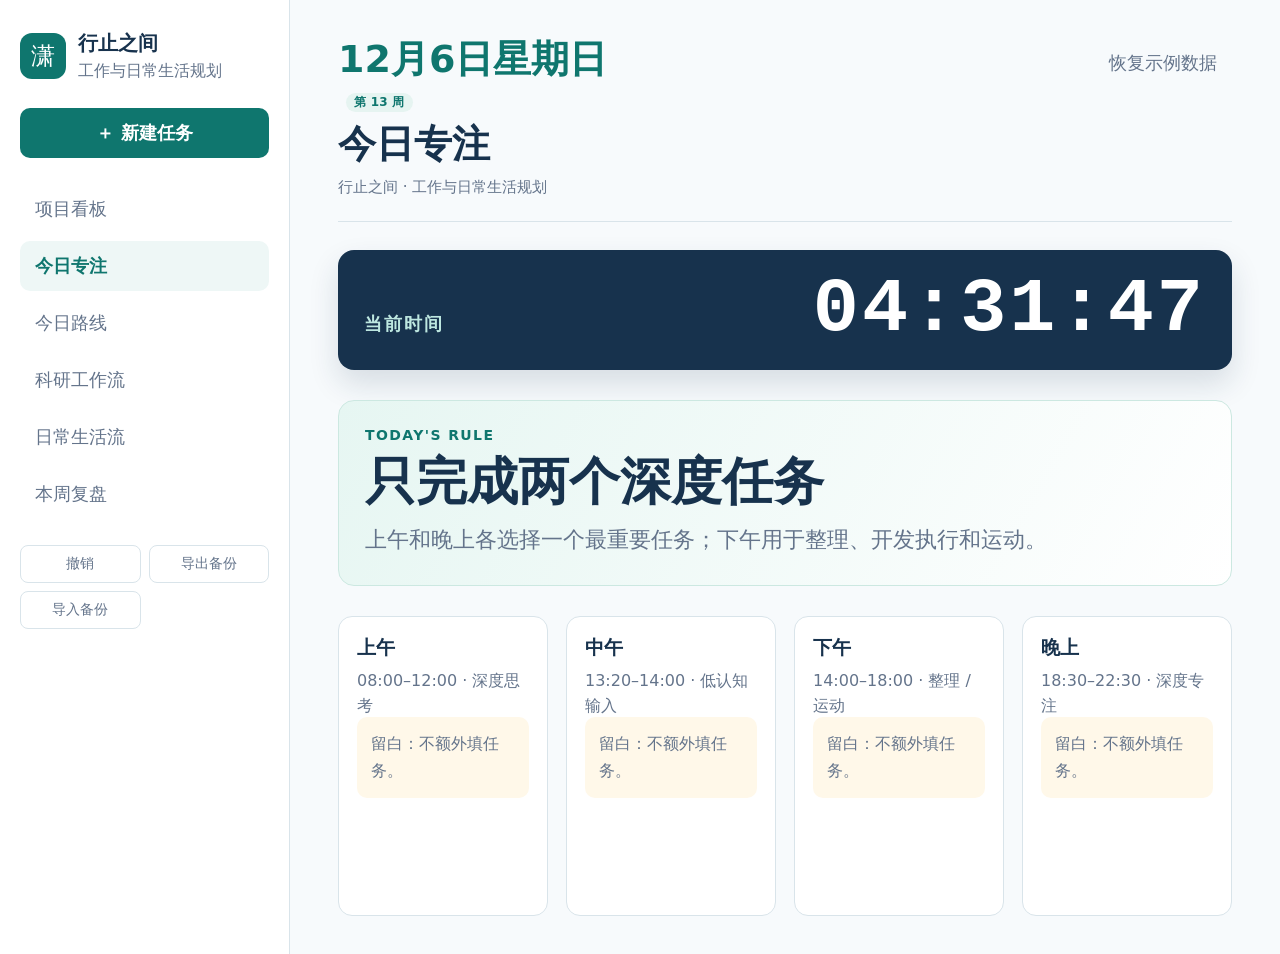
==== commit 7e0e6028: "fix(planner+view): '进行中'不默认到场（F04） - 进行中的课/集合先比对当前位置：一致或 2 分钟内才零步行接续 - 对不上时按赶路计算起点与步行，课程结束时刻用 endAt " ====
--- a/app/index.html
+++ b/app/index.html
@@ -87,6 +87,7 @@
             </section>
             <div class="route-row"><button id="route-range" class="ghost small" type="button" style="flex:1">未来 7 天</button><button id="route-today" class="ghost small" type="button" style="flex:1">回到今天</button></div>
             <div id="route-stats" class="route-stats"></div>
+            <div id="route-arrive" class="route-arrive" hidden></div>
             <div id="route-warn" class="route-warn"></div>
             <div id="route-advice" class="route-advice"></div>
             <div id="route-timeline" class="route-timeline"></div>
--- a/app/route/route.css
+++ b/app/route/route.css
@@ -122,3 +122,9 @@
 .rc-add{display:flex;gap:6px;margin-top:6px}
 .rc-add select{flex:1;font-size:12px;padding:3px 6px}
 .rt-chore-box{width:auto;margin:0 6px 0 0;vertical-align:-1px}
+
+/* 到场确认条 */
+.route-arrive{display:flex;align-items:center;gap:8px;flex-wrap:wrap;margin-top:6px;padding:8px 10px;
+  border-radius:10px;background:#fff7ed;border:1px solid #fdba74;font-size:12px;color:#9a3412}
+.route-arrive span{flex:1 1 100%;line-height:1.5}
+.route-arrive button{flex:1}
